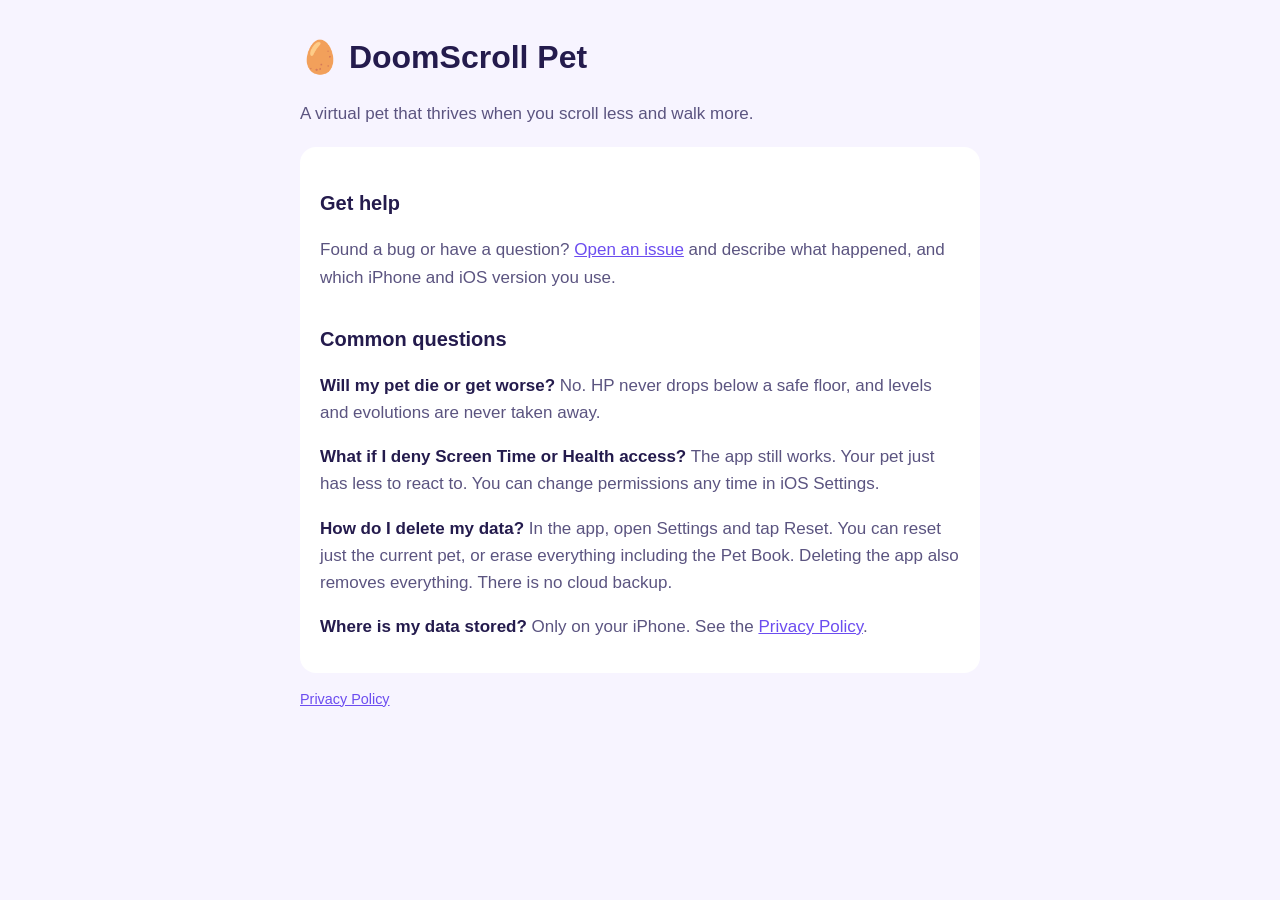
==== index.html @ ffe4be97 "Add support and privacy pages" ====
<!doctype html><html lang="en"><head><meta charset="utf-8"><meta name="viewport" content="width=device-width,initial-scale=1">
<title>DoomScroll Pet · Support</title><link rel="stylesheet" href="style.css"></head><body><main>
<h1>🥚 DoomScroll Pet</h1>
<p>A virtual pet that thrives when you scroll less and walk more.</p>
<div class="card">
<h2>Get help</h2>
<p>Found a bug or have a question? <a href="https://github.com/aaronlouieml/doomscroll-pet-support/issues">Open an issue</a> and describe what happened, and which iPhone and iOS version you use.</p>
<h2>Common questions</h2>
<p><strong>Will my pet die or get worse?</strong> No. HP never drops below a safe floor, and levels and evolutions are never taken away.</p>
<p><strong>What if I deny Screen Time or Health access?</strong> The app still works. Your pet just has less to react to. You can change permissions any time in iOS Settings.</p>
<p><strong>How do I delete my data?</strong> In the app, open Settings and tap Reset. You can reset just the current pet, or erase everything including the Pet Book. Deleting the app also removes everything. There is no cloud backup.</p>
<p><strong>Where is my data stored?</strong> Only on your iPhone. See the <a href="privacy.html">Privacy Policy</a>.</p>
</div>
<p class="meta"><a href="privacy.html">Privacy Policy</a></p>
</main></body></html>
---- style.css ----
:root{--bg:#f7f4ff;--ink:#241b4d;--soft:#5b5480;--accent:#6c4df0;--card:#fff}
@media (prefers-color-scheme:dark){:root{--bg:#171728;--ink:#f4f2fa;--soft:#b7b4cc;--accent:#a794ff;--card:#22223a}}
*{box-sizing:border-box}body{margin:0;background:var(--bg);color:var(--ink);font:17px/1.6 -apple-system,BlinkMacSystemFont,"Segoe UI",Helvetica,Arial,sans-serif}
main{max-width:720px;margin:0 auto;padding:32px 20px 64px}
h1{font-size:2rem;margin:0 0 4px}h2{font-size:1.25rem;margin:32px 0 6px}
p,li{color:var(--soft)}strong{color:var(--ink)}a{color:var(--accent)}
.card{background:var(--card);border-radius:16px;padding:8px 20px 16px;margin-top:20px}
.meta{font-size:.9rem}
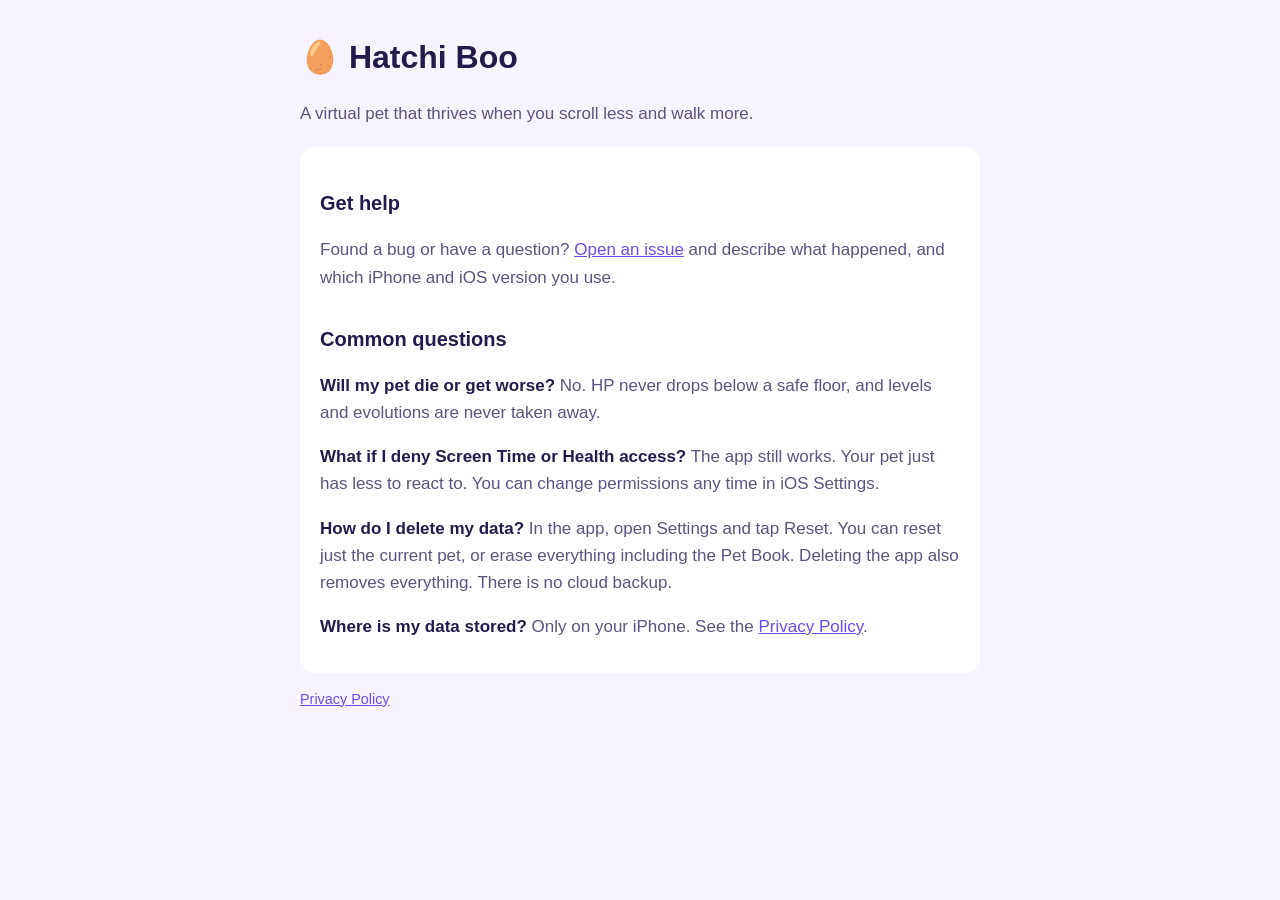
==== commit 23168dfd: "Rename the app to Hatchi Boo on the support and privacy pages" ====
--- a/index.html
+++ b/index.html
@@ -1,6 +1,6 @@
 <!doctype html><html lang="en"><head><meta charset="utf-8"><meta name="viewport" content="width=device-width,initial-scale=1">
-<title>DoomScroll Pet · Support</title><link rel="stylesheet" href="style.css"></head><body><main>
-<h1>🥚 DoomScroll Pet</h1>
+<title>Hatchi Boo · Support</title><link rel="stylesheet" href="style.css"></head><body><main>
+<h1>🥚 Hatchi Boo</h1>
 <p>A virtual pet that thrives when you scroll less and walk more.</p>
 <div class="card">
 <h2>Get help</h2>
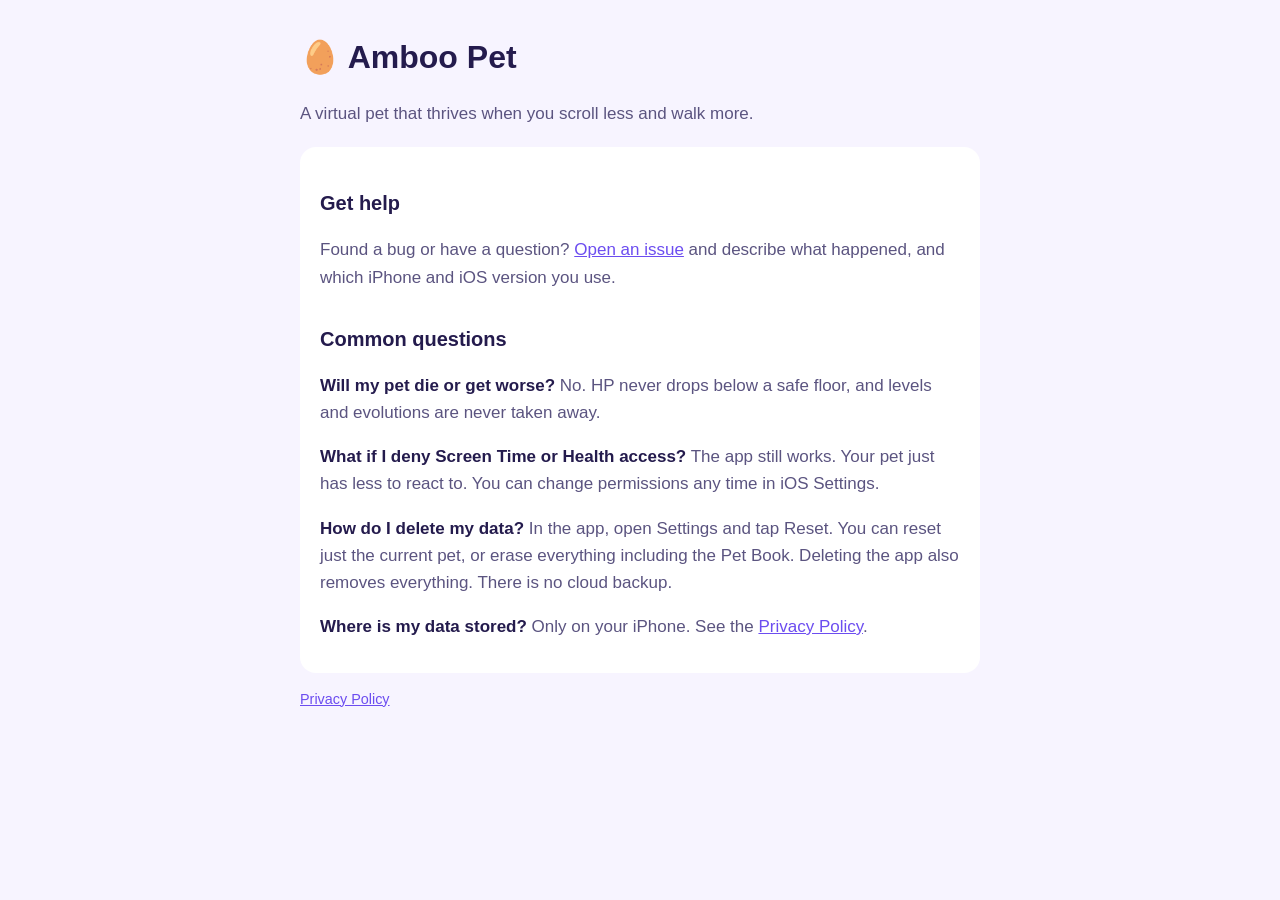
==== commit d42b2ef2: "Rename the app to Amboo Pet on the support and privacy pages" ====
--- a/index.html
+++ b/index.html
@@ -1,6 +1,6 @@
 <!doctype html><html lang="en"><head><meta charset="utf-8"><meta name="viewport" content="width=device-width,initial-scale=1">
-<title>Hatchi Boo · Support</title><link rel="stylesheet" href="style.css"></head><body><main>
-<h1>🥚 Hatchi Boo</h1>
+<title>Amboo Pet · Support</title><link rel="stylesheet" href="style.css"></head><body><main>
+<h1>🥚 Amboo Pet</h1>
 <p>A virtual pet that thrives when you scroll less and walk more.</p>
 <div class="card">
 <h2>Get help</h2>
